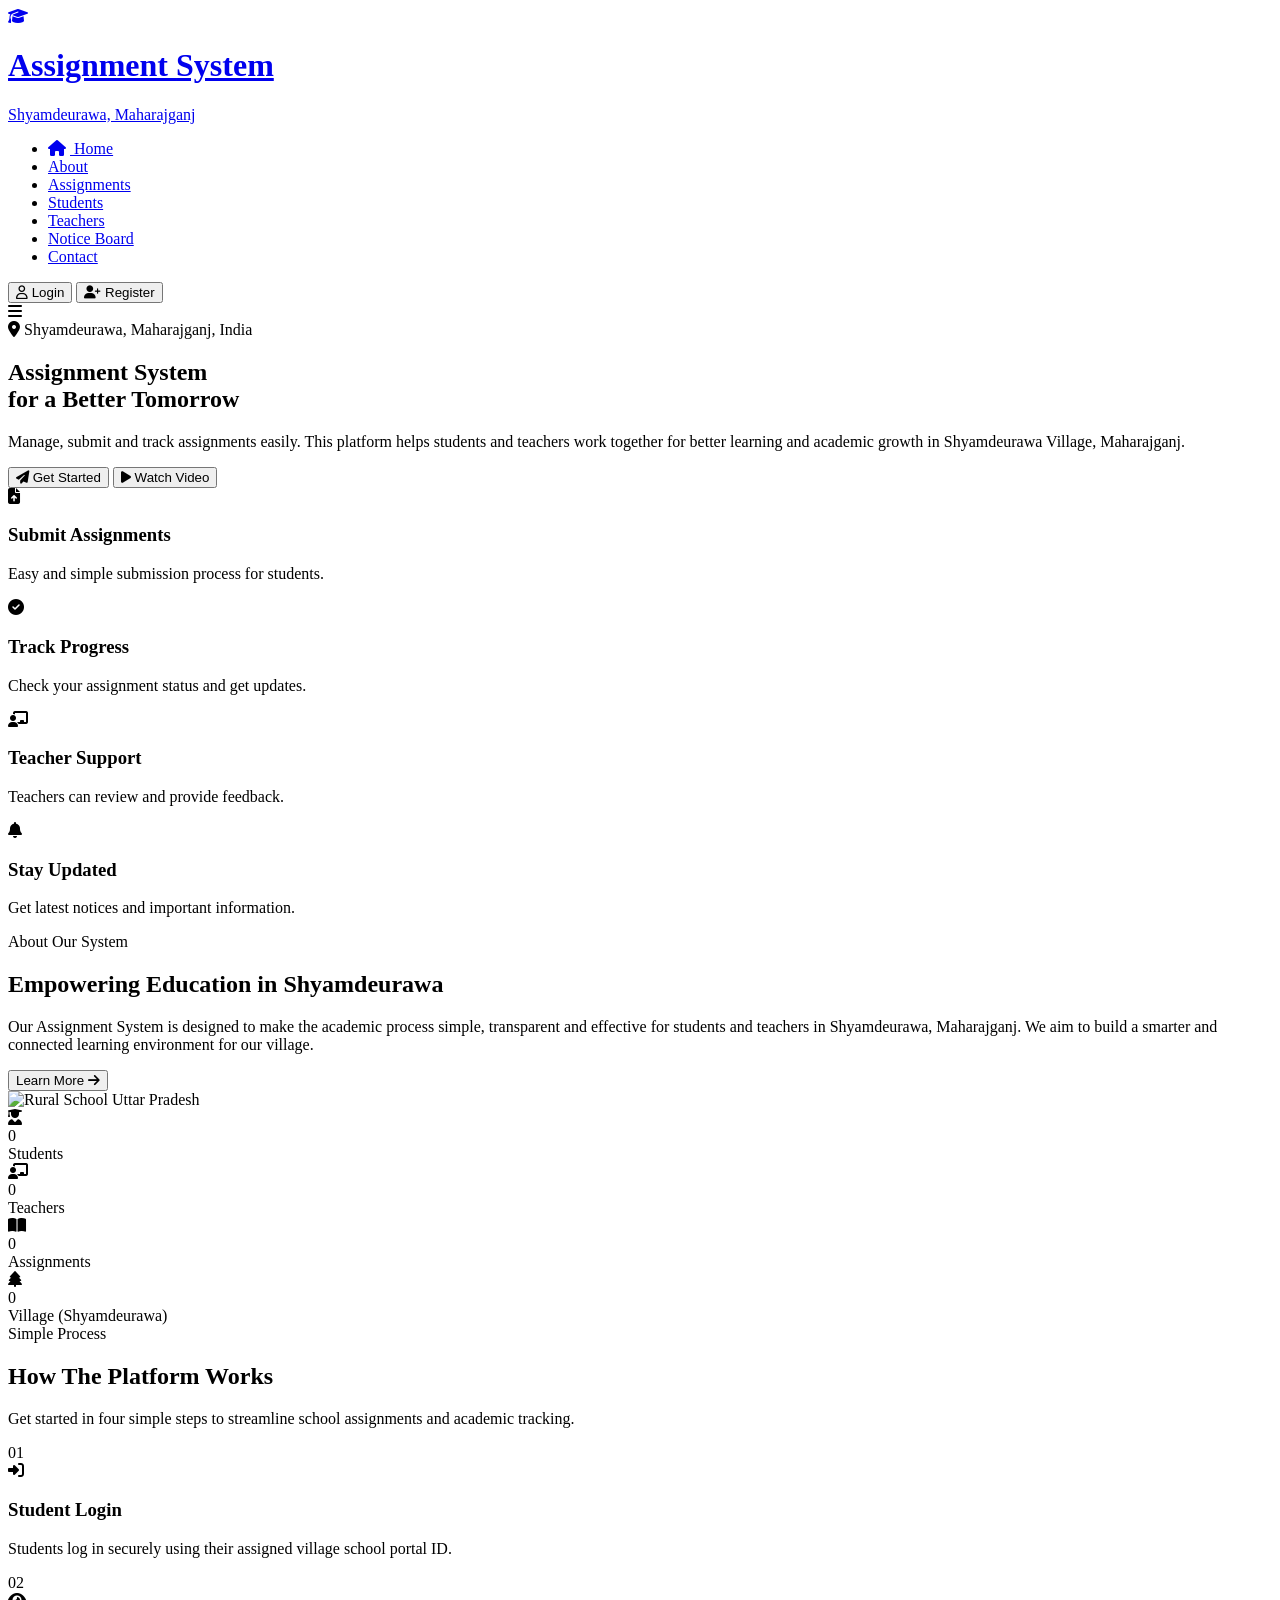
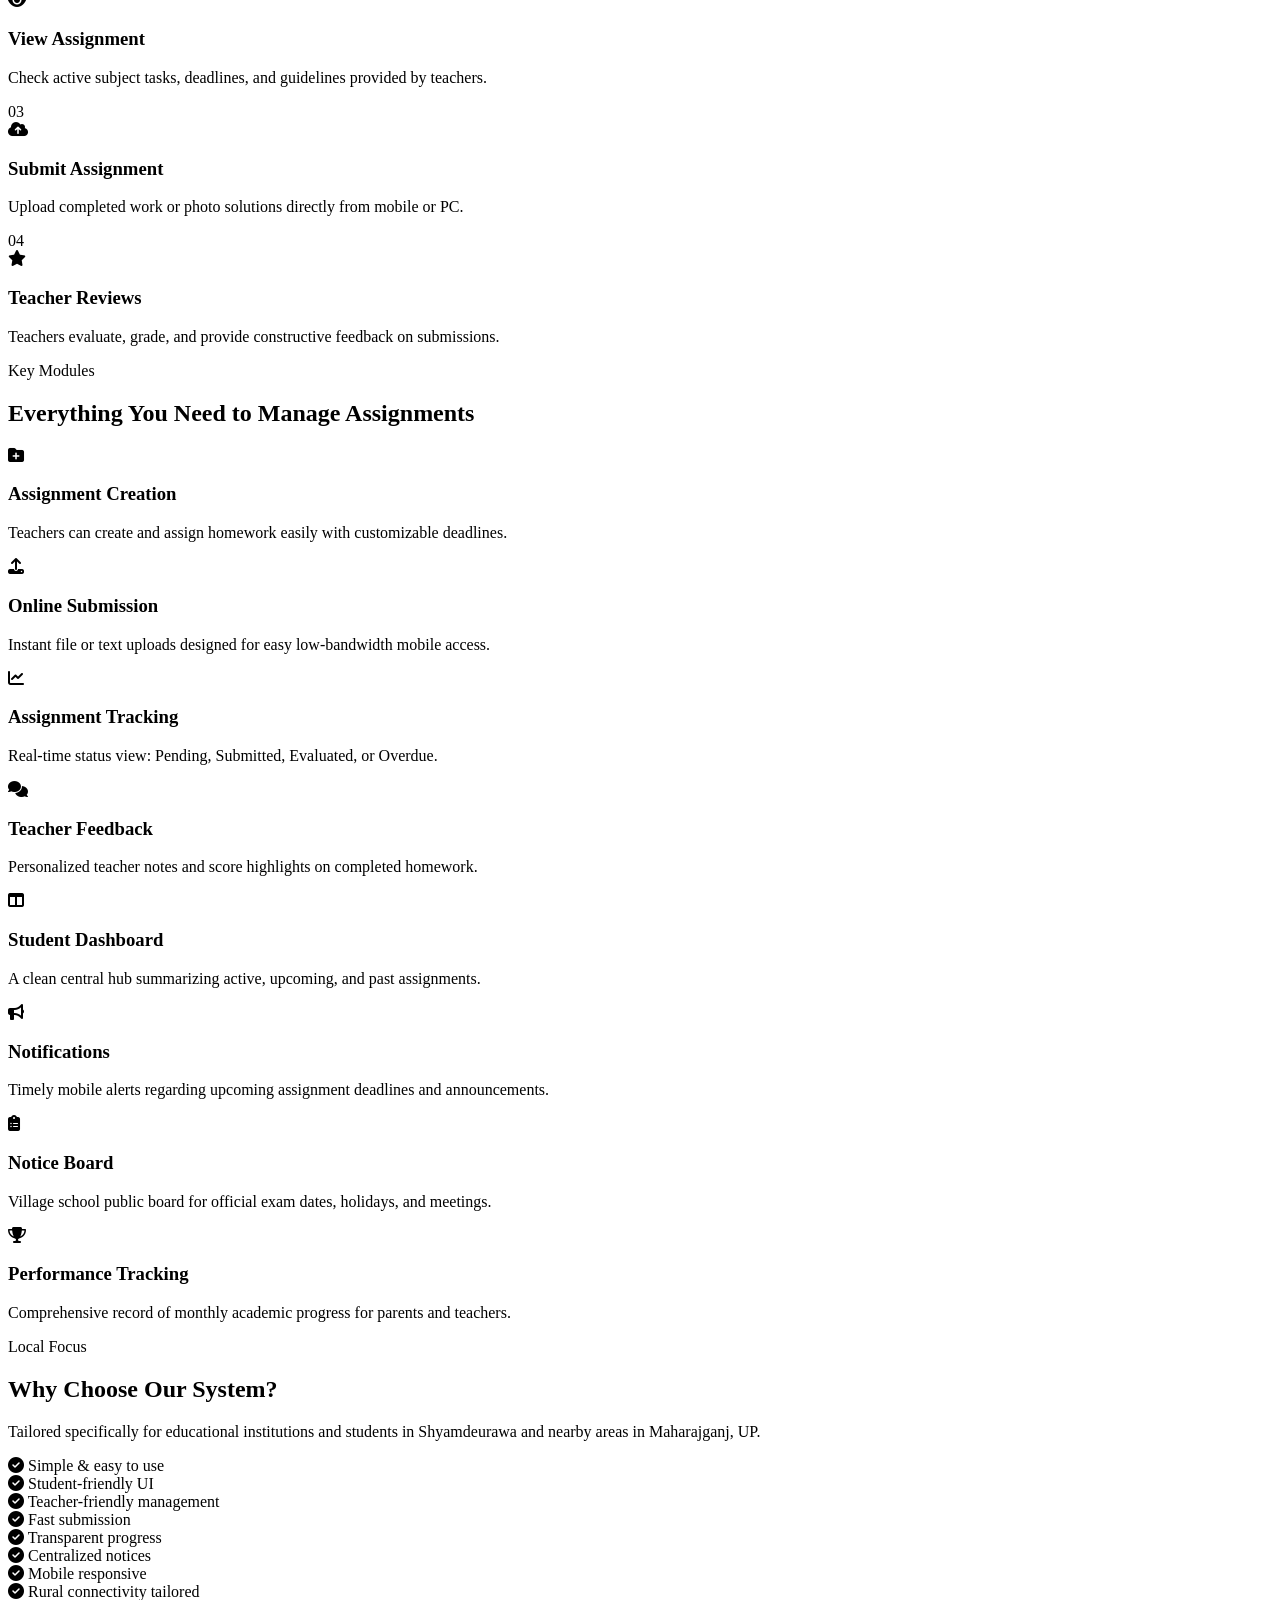
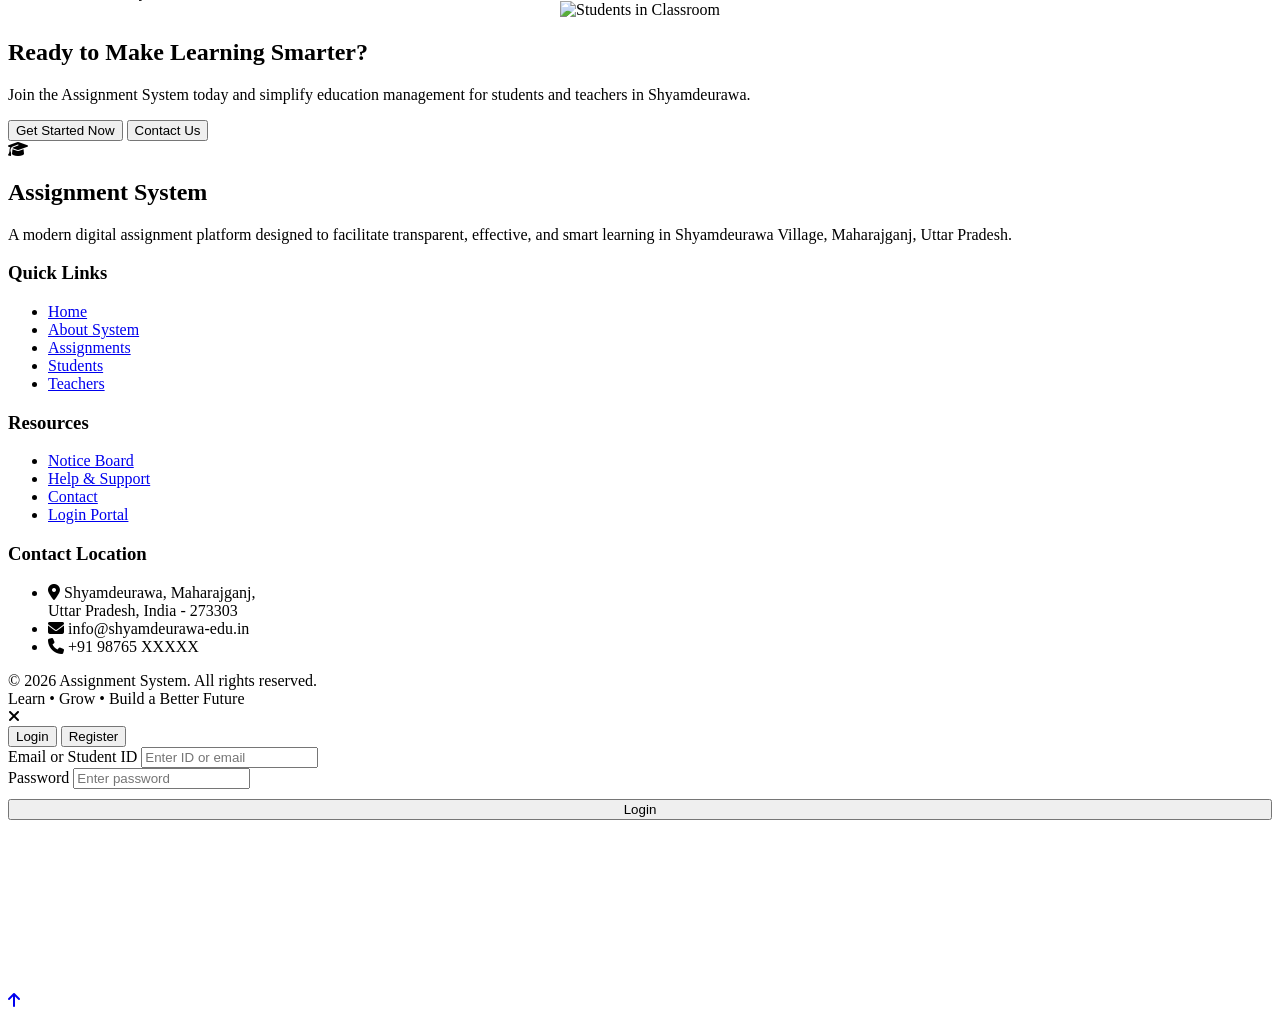
==== index.html @ 253dee23 "Add assignment system frontend" ====
<!DOCTYPE html>
<html lang="en">
<head>
    <meta charset="UTF-8">
    <meta name="viewport" content="width=device-width, initial-scale=1.0">
    <title>Assignment System - Shyamdeurawa, Maharajganj</title>
    
    <!-- Google Fonts: Poppins & Inter -->
    <link rel="preconnect" href="https://fonts.googleapis.com">
    <link rel="preconnect" href="https://fonts.gstatic.com" crossorigin>
    <link href="https://fonts.googleapis.com/css2?family=Inter:wght@300;400;500;600;700&family=Poppins:wght@500;600;700;800&display=swap" rel="stylesheet">
    
    <!-- FontAwesome 6 Icons CDN -->
    <link rel="stylesheet" href="https://cdnjs.cloudflare.com/ajax/libs/font-awesome/6.4.0/css/all.min.css">
    
    
</head>
<body>

    <header class="navbar" id="navbar">
        <div class="container nav-container">
            <a href="#" class="brand-logo">
                <div class="logo-icon">
                    <i class="fa-solid fa-graduation-cap"></i>
                </div>
                <div class="brand-text">
                    <h1>Assignment <span>System</span></h1>
                    <p>Shyamdeurawa, Maharajganj</p>
                </div>
            </a>

            <nav>
                <ul class="nav-links" id="navLinks">
                    <li><a href="#home" class="nav-link active"><i class="fa-solid fa-house" style="margin-right: 4px;"></i> Home</a></li>
                    <li><a href="#about" class="nav-link">About</a></li>
                    <li><a href="#assignments" class="nav-link">Assignments</a></li>
                    <li><a href="#students" class="nav-link">Students</a></li>
                    <li><a href="#teachers" class="nav-link">Teachers</a></li>
                    <li><a href="#noticeboard" class="nav-link">Notice Board</a></li>
                    <li><a href="#contact" class="nav-link">Contact</a></li>
                </ul>
            </nav>

            <div class="auth-buttons">
                <button class="btn btn-login" id="openLogin"><i class="fa-regular fa-user"></i> Login</button>
                <button class="btn btn-register" id="openRegister"><i class="fa-solid fa-user-plus"></i> Register</button>
            </div>

            <div class="hamburger" id="hamburger">
                <i class="fa-solid fa-bars"></i>
            </div>
        </div>
    </header>

    <section class="hero" id="home">
        <div class="container">
            <div class="hero-content">
                <div class="location-tag">
                    <i class="fa-solid fa-location-dot"></i> Shyamdeurawa, Maharajganj, India
                </div>
                <h1 class="hero-title">Assignment <span class="highlight">System</span><br>for a Better Tomorrow</h1>
                <p class="hero-desc">Manage, submit and track assignments easily. This platform helps students and teachers work together for better learning and academic growth in Shyamdeurawa Village, Maharajganj.</p>
                <div class="hero-btns">
                    <button class="btn btn-primary" onclick="openAuthModal('register')">
                        <i class="fa-solid fa-paper-plane"></i> Get Started
                    </button>
                    <button class="btn btn-outline" id="openVideo">
                        <i class="fa-solid fa-play"></i> Watch Video
                    </button>
                </div>
            </div>
        </div>
    </section>

    <div class="feature-strip-wrapper">
        <div class="container">
            <div class="feature-strip">
                <div class="feature-item">
                    <div class="feature-icon-box icon-green">
                        <i class="fa-solid fa-file-arrow-up"></i>
                    </div>
                    <div class="feature-info">
                        <h3>Submit Assignments</h3>
                        <p>Easy and simple submission process for students.</p>
                    </div>
                </div>

                <div class="feature-item">
                    <div class="feature-icon-box icon-blue">
                        <i class="fa-solid fa-circle-check"></i>
                    </div>
                    <div class="feature-info">
                        <h3>Track Progress</h3>
                        <p>Check your assignment status and get updates.</p>
                    </div>
                </div>

                <div class="feature-item">
                    <div class="feature-icon-box icon-orange">
                        <i class="fa-solid fa-chalkboard-user"></i>
                    </div>
                    <div class="feature-info">
                        <h3>Teacher Support</h3>
                        <p>Teachers can review and provide feedback.</p>
                    </div>
                </div>

                <div class="feature-item">
                    <div class="feature-icon-box icon-purple">
                        <i class="fa-solid fa-bell"></i>
                    </div>
                    <div class="feature-info">
                        <h3>Stay Updated</h3>
                        <p>Get latest notices and important information.</p>
                    </div>
                </div>
            </div>
        </div>
    </div>

    <section class="section-padding" id="about">
        <div class="container">
            <div class="about-grid">
                <div>
                    <span class="section-tag">About Our System</span>
                    <h2 class="section-title">Empowering Education in Shyamdeurawa</h2>
                    <p class="about-text">Our Assignment System is designed to make the academic process simple, transparent and effective for students and teachers in Shyamdeurawa, Maharajganj. We aim to build a smarter and connected learning environment for our village.</p>
                    <button class="btn btn-primary">Learn More <i class="fa-solid fa-arrow-right"></i></button>
                </div>

                <div class="about-right-content">
                    <div class="school-img-box">
                        <img src="https://images.unsplash.com/photo-1580582932707-520aed937b7b?q=80&w=800&auto=format&fit=crop" alt="Rural School Uttar Pradesh">
                    </div>

                    <div class="stat-card bg-1">
                        <div class="stat-icon"><i class="fa-solid fa-user-graduate"></i></div>
                        <div class="stat-number" data-target="100">0</div>
                        <div class="stat-label">Students</div>
                    </div>

                    <div class="stat-card bg-2">
                        <div class="stat-icon"><i class="fa-solid fa-chalkboard-teacher"></i></div>
                        <div class="stat-number" data-target="10">0</div>
                        <div class="stat-label">Teachers</div>
                    </div>

                    <div class="stat-card bg-3">
                        <div class="stat-icon"><i class="fa-solid fa-book-open"></i></div>
                        <div class="stat-number" data-target="200">0</div>
                        <div class="stat-label">Assignments</div>
                    </div>

                    <div class="stat-card bg-4">
                        <div class="stat-icon"><i class="fa-solid fa-tree"></i></div>
                        <div class="stat-number" data-target="1">0</div>
                        <div class="stat-label">Village (Shyamdeurawa)</div>
                    </div>
                </div>
            </div>
        </div>
    </section>

    <section class="section-padding bg-white" id="assignments">
        <div class="container">
            <div class="section-header">
                <span class="section-tag">Simple Process</span>
                <h2 class="section-title">How The Platform Works</h2>
                <p style="color: var(--muted-text);">Get started in four simple steps to streamline school assignments and academic tracking.</p>
            </div>

            <div class="steps-grid">
                <div class="step-card">
                    <span class="step-num">01</span>
                    <div class="step-icon"><i class="fa-solid fa-right-to-bracket"></i></div>
                    <h3>Student Login</h3>
                    <p>Students log in securely using their assigned village school portal ID.</p>
                </div>

                <div class="step-card">
                    <span class="step-num">02</span>
                    <div class="step-icon"><i class="fa-solid fa-eye"></i></div>
                    <h3>View Assignment</h3>
                    <p>Check active subject tasks, deadlines, and guidelines provided by teachers.</p>
                </div>

                <div class="step-card">
                    <span class="step-num">03</span>
                    <div class="step-icon"><i class="fa-solid fa-cloud-arrow-up"></i></div>
                    <h3>Submit Assignment</h3>
                    <p>Upload completed work or photo solutions directly from mobile or PC.</p>
                </div>

                <div class="step-card">
                    <span class="step-num">04</span>
                    <div class="step-icon"><i class="fa-solid fa-star"></i></div>
                    <h3>Teacher Reviews</h3>
                    <p>Teachers evaluate, grade, and provide constructive feedback on submissions.</p>
                </div>
            </div>
        </div>
    </section>

    <section class="section-padding" id="students">
        <div class="container">
            <div class="section-header">
                <span class="section-tag">Key Modules</span>
                <h2 class="section-title">Everything You Need to Manage Assignments</h2>
            </div>

            <div class="features-grid">
                <div class="feature-box">
                    <div class="feature-box-icon"><i class="fa-solid fa-folder-plus"></i></div>
                    <h3>Assignment Creation</h3>
                    <p>Teachers can create and assign homework easily with customizable deadlines.</p>
                </div>

                <div class="feature-box">
                    <div class="feature-box-icon"><i class="fa-solid fa-upload"></i></div>
                    <h3>Online Submission</h3>
                    <p>Instant file or text uploads designed for easy low-bandwidth mobile access.</p>
                </div>

                <div class="feature-box">
                    <div class="feature-box-icon"><i class="fa-solid fa-chart-line"></i></div>
                    <h3>Assignment Tracking</h3>
                    <p>Real-time status view: Pending, Submitted, Evaluated, or Overdue.</p>
                </div>

                <div class="feature-box">
                    <div class="feature-box-icon"><i class="fa-solid fa-comments"></i></div>
                    <h3>Teacher Feedback</h3>
                    <p>Personalized teacher notes and score highlights on completed homework.</p>
                </div>

                <div class="feature-box">
                    <div class="feature-box-icon"><i class="fa-solid fa-table-columns"></i></div>
                    <h3>Student Dashboard</h3>
                    <p>A clean central hub summarizing active, upcoming, and past assignments.</p>
                </div>

                <div class="feature-box">
                    <div class="feature-box-icon"><i class="fa-solid fa-bullhorn"></i></div>
                    <h3>Notifications</h3>
                    <p>Timely mobile alerts regarding upcoming assignment deadlines and announcements.</p>
                </div>

                <div class="feature-box" id="noticeboard">
                    <div class="feature-box-icon"><i class="fa-solid fa-clipboard-list"></i></div>
                    <h3>Notice Board</h3>
                    <p>Village school public board for official exam dates, holidays, and meetings.</p>
                </div>

                <div class="feature-box" id="teachers">
                    <div class="feature-box-icon"><i class="fa-solid fa-trophy"></i></div>
                    <h3>Performance Tracking</h3>
                    <p>Comprehensive record of monthly academic progress for parents and teachers.</p>
                </div>
            </div>
        </div>
    </section>

    <section class="section-padding bg-white">
        <div class="container">
            <div class="why-container">
                <div>
                    <span class="section-tag">Local Focus</span>
                    <h2 class="section-title">Why Choose Our System?</h2>
                    <p style="color: var(--muted-text);">Tailored specifically for educational institutions and students in Shyamdeurawa and nearby areas in Maharajganj, UP.</p>
                    
                    <div class="why-list">
                        <div class="why-item"><i class="fa-solid fa-check-circle"></i> Simple & easy to use</div>
                        <div class="why-item"><i class="fa-solid fa-check-circle"></i> Student-friendly UI</div>
                        <div class="why-item"><i class="fa-solid fa-check-circle"></i> Teacher-friendly management</div>
                        <div class="why-item"><i class="fa-solid fa-check-circle"></i> Fast submission</div>
                        <div class="why-item"><i class="fa-solid fa-check-circle"></i> Transparent progress</div>
                        <div class="why-item"><i class="fa-solid fa-check-circle"></i> Centralized notices</div>
                        <div class="why-item"><i class="fa-solid fa-check-circle"></i> Mobile responsive</div>
                        <div class="why-item"><i class="fa-solid fa-check-circle"></i> Rural connectivity tailored</div>
                    </div>
                </div>

                <div style="text-align: center;">
                    <img src="https://images.unsplash.com/photo-1577896851231-70ef18881754?q=80&w=800&auto=format&fit=crop" alt="Students in Classroom" style="width: 100%; max-width: 500px; border-radius: var(--radius-md); box-shadow: var(--card-shadow);">
                </div>
            </div>
        </div>
    </section>

    <section class="section-padding" id="contact">
        <div class="container">
            <div class="cta-section">
                <div class="cta-content">
                    <h2 class="cta-title">Ready to Make Learning Smarter?</h2>
                    <p class="cta-desc">Join the Assignment System today and simplify education management for students and teachers in Shyamdeurawa.</p>
                    <div class="cta-btns">
                        <button class="btn btn-green" onclick="openAuthModal('register')">Get Started Now</button>
                        <button class="btn btn-outline" onclick="openAuthModal('login')">Contact Us</button>
                    </div>
                </div>
            </div>
        </div>
    </section>

    <footer class="footer">
        <div class="container">
            <div class="footer-grid">
                <div>
                    <div class="footer-logo">
                        <div class="footer-logo-icon">
                            <i class="fa-solid fa-graduation-cap"></i>
                        </div>
                        <h2>Assignment <span>System</span></h2>
                    </div>
                    <p class="footer-desc">A modern digital assignment platform designed to facilitate transparent, effective, and smart learning in Shyamdeurawa Village, Maharajganj, Uttar Pradesh.</p>
                </div>

                <div>
                    <h3 class="footer-heading">Quick Links</h3>
                    <ul class="footer-links">
                        <li><a href="#home">Home</a></li>
                        <li><a href="#about">About System</a></li>
                        <li><a href="#assignments">Assignments</a></li>
                        <li><a href="#students">Students</a></li>
                        <li><a href="#teachers">Teachers</a></li>
                    </ul>
                </div>

                <div>
                    <h3 class="footer-heading">Resources</h3>
                    <ul class="footer-links">
                        <li><a href="#noticeboard">Notice Board</a></li>
                        <li><a href="#">Help & Support</a></li>
                        <li><a href="#contact">Contact</a></li>
                        <li><a href="#" onclick="openAuthModal('login')">Login Portal</a></li>
                    </ul>
                </div>

                <div>
                    <h3 class="footer-heading">Contact Location</h3>
                    <ul class="footer-contact">
                        <li>
                            <i class="fa-solid fa-location-dot"></i>
                            <span>Shyamdeurawa, Maharajganj,<br>Uttar Pradesh, India - 273303</span>
                        </li>
                        <li>
                            <i class="fa-solid fa-envelope"></i>
                            <span>info@shyamdeurawa-edu.in</span>
                        </li>
                        <li>
                            <i class="fa-solid fa-phone"></i>
                            <span>+91 98765 XXXXX</span>
                        </li>
                    </ul>
                </div>
            </div>

            <div class="footer-bottom">
                <div>&copy; 2026 Assignment System. All rights reserved.</div>
                <div class="footer-motto">Learn &bull; Grow &bull; Build a Better Future</div>
            </div>
        </div>
    </footer>

    <!-- Authentication Modal -->
    <div class="modal-overlay" id="authModal">
        <div class="modal-box">
            <span class="modal-close" id="closeAuthModal"><i class="fa-solid fa-xmark"></i></span>
            <div class="auth-tabs">
                <button class="tab-btn active" id="tabLogin" onclick="switchTab('login')">Login</button>
                <button class="tab-btn" id="tabRegister" onclick="switchTab('register')">Register</button>
            </div>

            <form id="authForm" onsubmit="event.preventDefault(); alert('Demo authentication submitted successfully!'); closeAllModals();">
                <div class="form-group">
                    <label for="emailInput">Email or Student ID</label>
                    <input type="text" class="form-control" id="emailInput" placeholder="Enter ID or email" required>
                </div>
                <div class="form-group">
                    <label for="passwordInput">Password</label>
                    <input type="password" class="form-control" id="passwordInput" placeholder="Enter password" required>
                </div>
                <div class="form-group" id="roleGroup" style="display: none;">
                    <label>Role</label>
                    <select class="form-control">
                        <option>Student</option>
                        <option>Teacher</option>
                    </select>
                </div>
                <button type="submit" class="btn btn-primary" style="width: 100%; margin-top: 10px;" id="authSubmitBtn">Login</button>
            </form>
        </div>
    </div>

    <!-- Video Modal -->
    <div class="modal-overlay" id="videoModal">
        <div class="video-modal-box">
            <span class="modal-close" id="closeVideoModal" style="color: #fff; top: -30px; right: 0;"><i class="fa-solid fa-xmark"></i></span>
            <div class="video-wrapper">
                <iframe id="videoIframe" src="" title="Video Player" frameborder="0" allow="accelerometer; autoplay; clipboard-write; encrypted-media; gyroscope; picture-in-picture" allowfullscreen></iframe>
            </div>
        </div>
    </div>

    <!-- Back to top button -->
    <a href="#" class="back-to-top" id="backToTop"><i class="fa-solid fa-arrow-up"></i></a>

</body>
</html>
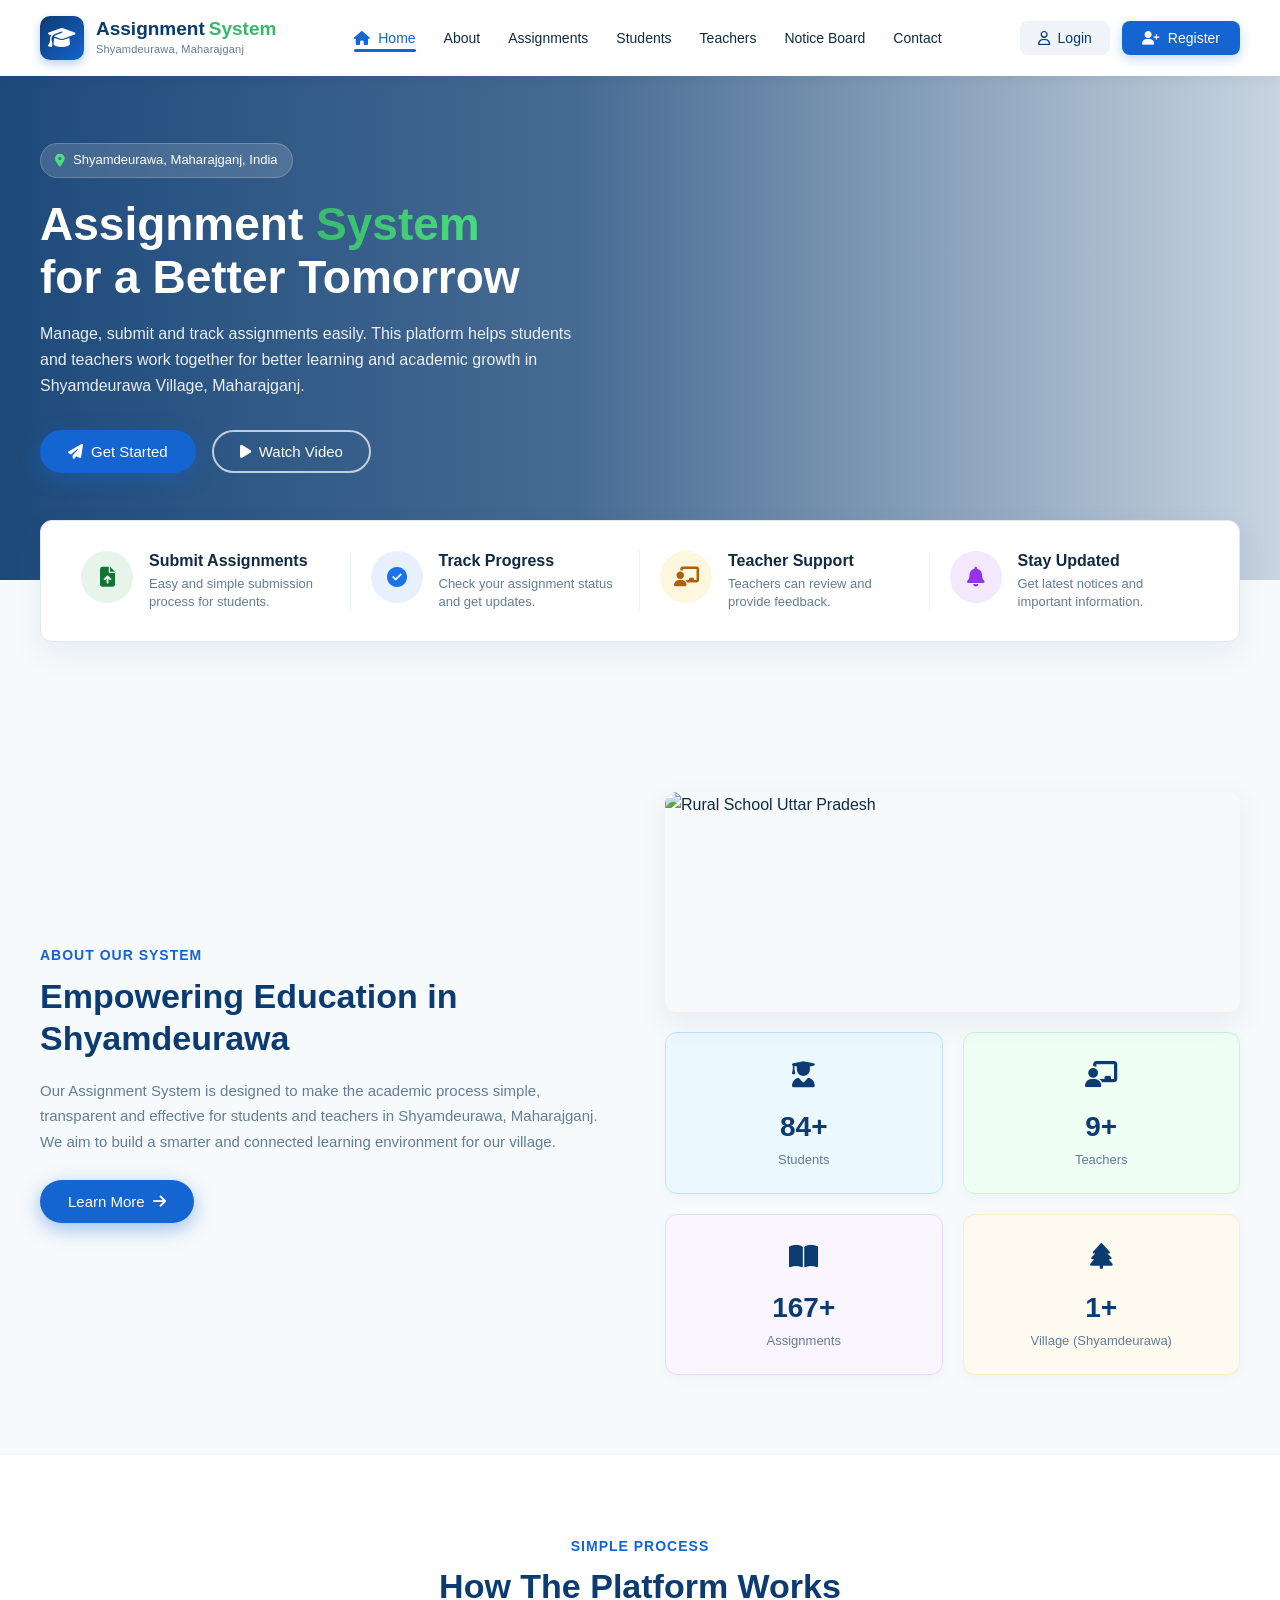
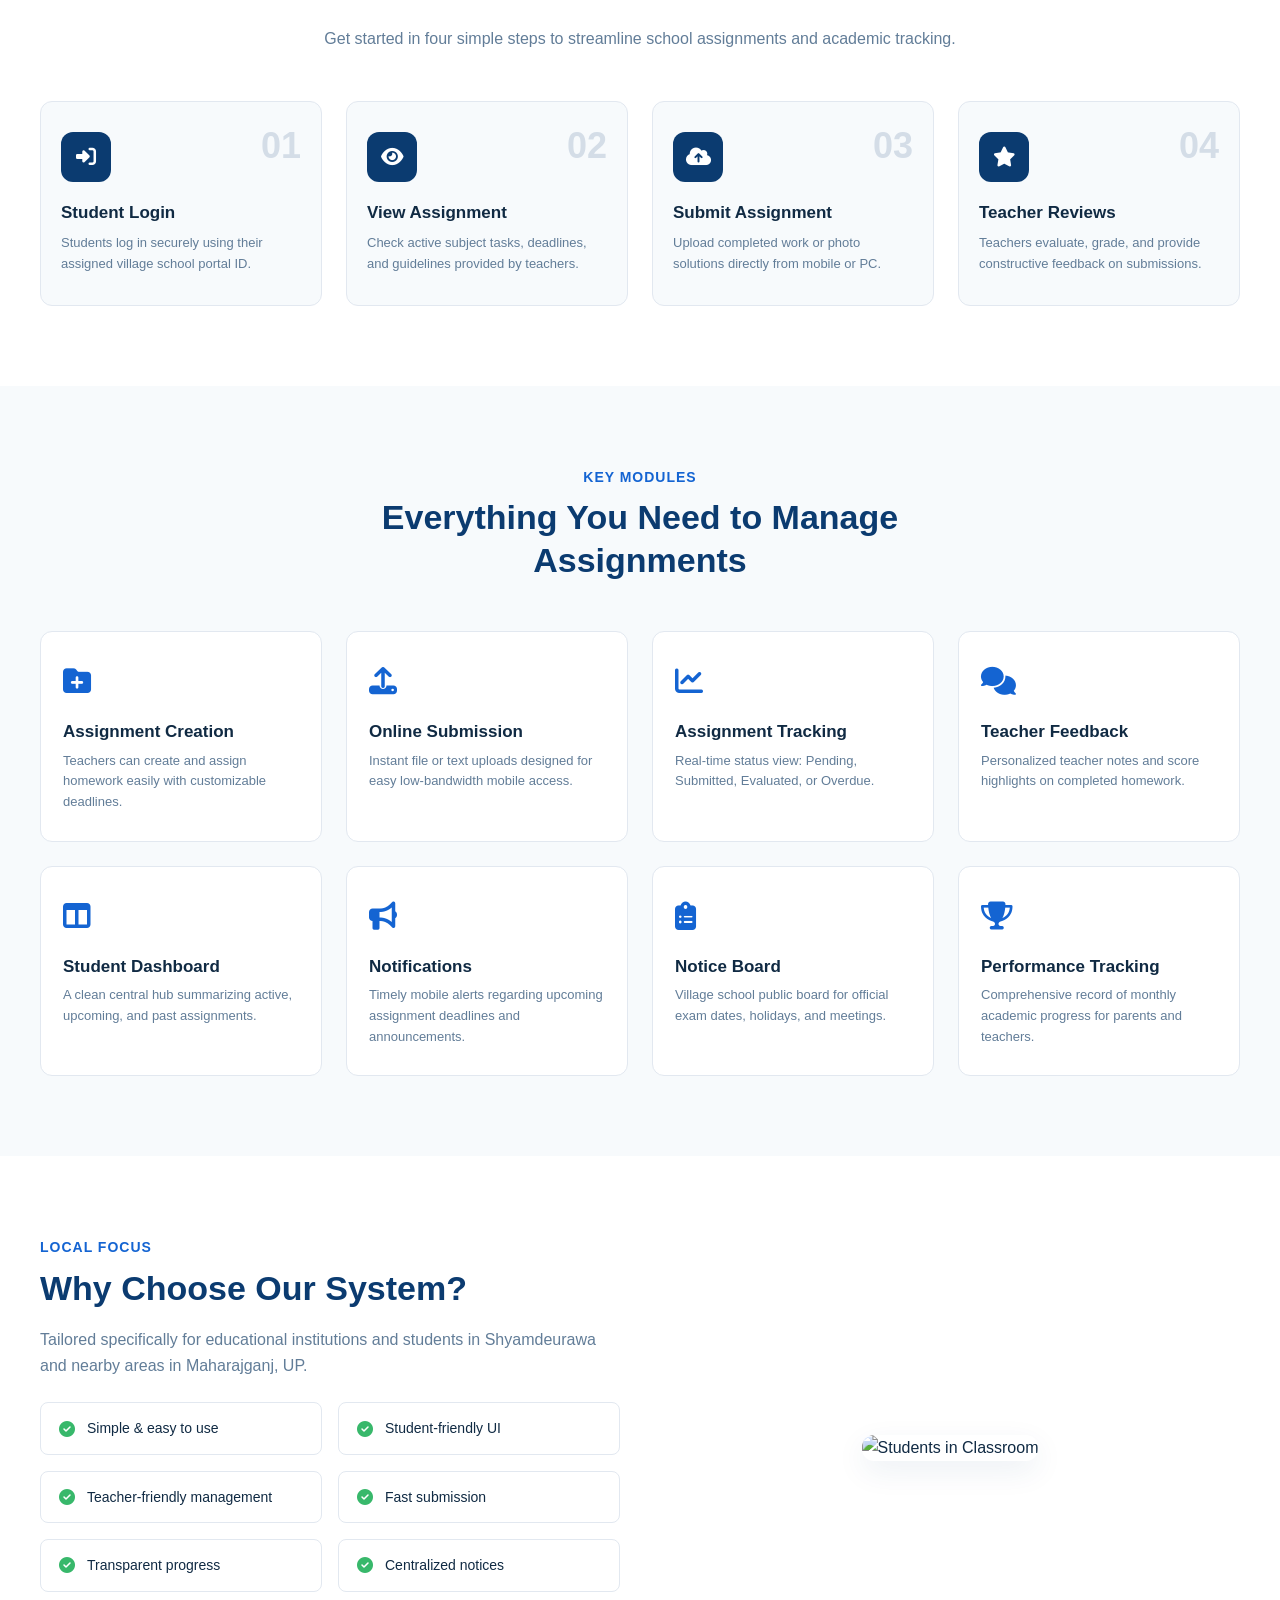
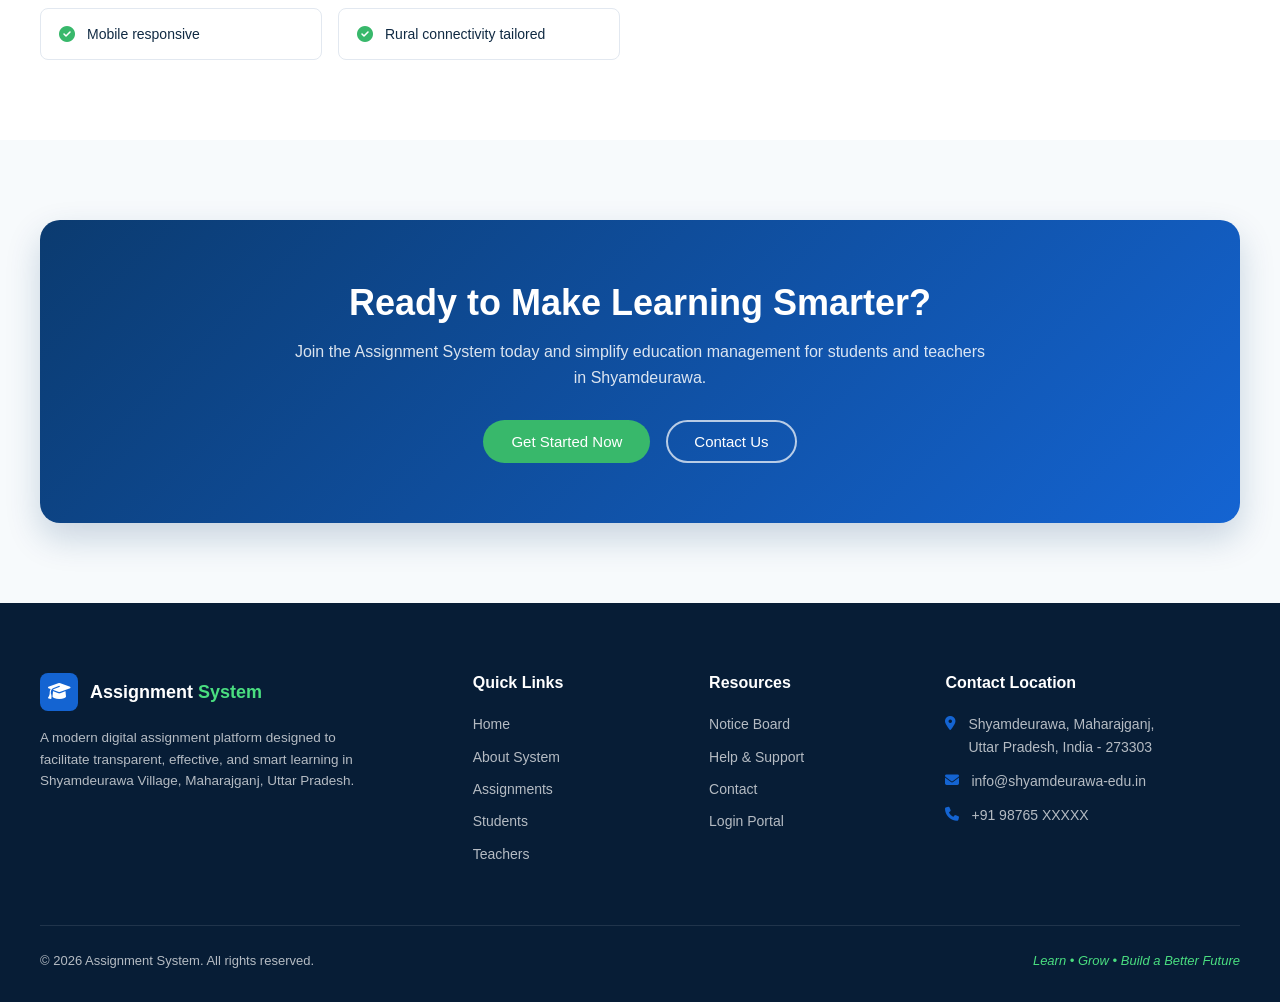
==== commit 6b4eee94: "Add demo.html" ====
--- a/index.html
+++ b/index.html
@@ -12,8 +12,8 @@
     
     <!-- FontAwesome 6 Icons CDN -->
     <link rel="stylesheet" href="https://cdnjs.cloudflare.com/ajax/libs/font-awesome/6.4.0/css/all.min.css">
-    
-    
+    <!-- Custom CSS -->
+    <link rel="stylesheet" href="css/style.css">
 </head>
 <body>
 
@@ -404,6 +404,6 @@
 
     <!-- Back to top button -->
     <a href="#" class="back-to-top" id="backToTop"><i class="fa-solid fa-arrow-up"></i></a>
-
+<script src="js/script.js"></script>
 </body>
 </html>
--- a/css/style.css
+++ b/css/style.css
@@ -0,0 +1,948 @@
+
+        :root {
+            --primary: #0B3B70;
+            --secondary: #1464D2;
+            --accent: #16A085;
+            --green: #38B86B;
+            --green-light: #4ADE80;
+            --bg-light: #F7FAFC;
+            --dark-text: #102A43;
+            --muted-text: #627D98;
+            --white: #FFFFFF;
+            --border-color: #E2E8F0;
+            --card-shadow: 0 10px 30px rgba(11, 59, 112, 0.08);
+            --transition: all 0.3s cubic-bezier(0.25, 0.8, 0.25, 1);
+            --radius-sm: 8px;
+            --radius-md: 12px;
+            --radius-lg: 20px;
+        }
+
+        * {
+            margin: 0;
+            padding: 0;
+            box-sizing: border-box;
+        }
+
+        html {
+            scroll-behavior: smooth;
+        }
+
+        body {
+            font-family: 'Inter', sans-serif;
+            color: var(--dark-text);
+            background-color: var(--bg-light);
+            line-height: 1.6;
+            overflow-x: hidden;
+        }
+
+        h1, h2, h3, h4, h5, h6 {
+            font-family: 'Poppins', sans-serif;
+            color: var(--dark-text);
+            line-height: 1.25;
+        }
+
+        a {
+            text-decoration: none;
+            color: inherit;
+            transition: var(--transition);
+        }
+
+        ul {
+            list-style: none;
+        }
+
+        button, .btn {
+            font-family: 'Poppins', sans-serif;
+            cursor: pointer;
+            border: none;
+            outline: none;
+            transition: var(--transition);
+            display: inline-flex;
+            align-items: center;
+            justify-content: center;
+            gap: 8px;
+            font-weight: 500;
+        }
+
+        .container {
+            width: 100%;
+            max-width: 1240px;
+            margin: 0 auto;
+            padding: 0 20px;
+        }
+
+        .navbar {
+            position: fixed;
+            top: 0;
+            left: 0;
+            width: 100%;
+            background-color: var(--white);
+            box-shadow: 0 2px 15px rgba(0, 0, 0, 0.05);
+            z-index: 1000;
+            height: 76px;
+            display: flex;
+            align-items: center;
+            transition: var(--transition);
+        }
+
+        .navbar.scrolled {
+            height: 68px;
+            box-shadow: 0 4px 20px rgba(0, 0, 0, 0.1);
+        }
+
+        .nav-container {
+            display: flex;
+            align-items: center;
+            justify-content: space-between;
+            width: 100%;
+        }
+
+        .brand-logo {
+            display: flex;
+            align-items: center;
+            gap: 12px;
+        }
+
+        .logo-icon {
+            width: 44px;
+            height: 44px;
+            background: linear-gradient(135deg, var(--primary), var(--secondary));
+            border-radius: 10px;
+            display: flex;
+            align-items: center;
+            justify-content: center;
+            color: var(--white);
+            font-size: 22px;
+            box-shadow: 0 4px 10px rgba(20, 100, 210, 0.3);
+        }
+
+        .brand-text h1 {
+            font-size: 19px;
+            font-weight: 700;
+            color: var(--primary);
+            display: flex;
+            align-items: center;
+            gap: 4px;
+        }
+
+        .brand-text h1 span {
+            color: var(--green);
+        }
+
+        .brand-text p {
+            font-size: 11px;
+            color: var(--muted-text);
+            font-weight: 500;
+            letter-spacing: 0.2px;
+        }
+
+        .nav-links {
+            display: flex;
+            align-items: center;
+            gap: 28px;
+        }
+
+        .nav-link {
+            font-size: 14px;
+            font-weight: 500;
+            color: var(--dark-text);
+            position: relative;
+            padding: 6px 0;
+        }
+
+        .nav-link:hover, .nav-link.active {
+            color: var(--secondary);
+        }
+
+        .nav-link.active::after {
+            content: '';
+            position: absolute;
+            bottom: 0;
+            left: 0;
+            width: 100%;
+            height: 3px;
+            background-color: var(--secondary);
+            border-radius: 2px;
+        }
+
+        .auth-buttons {
+            display: flex;
+            align-items: center;
+            gap: 12px;
+        }
+
+        .btn-login {
+            background-color: #F0F4F8;
+            color: var(--primary);
+            padding: 9px 18px;
+            border-radius: var(--radius-sm);
+            font-size: 14px;
+        }
+
+        .btn-login:hover {
+            background-color: #E2E8F0;
+            color: var(--secondary);
+        }
+
+        .btn-register {
+            background-color: var(--secondary);
+            color: var(--white);
+            padding: 9px 20px;
+            border-radius: var(--radius-sm);
+            font-size: 14px;
+            box-shadow: 0 4px 12px rgba(20, 100, 210, 0.25);
+        }
+
+        .btn-register:hover {
+            background-color: var(--primary);
+            transform: translateY(-1px);
+        }
+
+        .hamburger {
+            display: none;
+            font-size: 24px;
+            color: var(--primary);
+            cursor: pointer;
+        }
+
+        .hero {
+            position: relative;
+            padding-top: 76px;
+            min-height: 580px;
+            background: linear-gradient(90deg, rgba(11, 59, 112, 0.92) 0%, rgba(11, 59, 112, 0.75) 45%, rgba(11, 59, 112, 0.2) 100%), 
+                        url('https://images.unsplash.com/photo-1500382017468-9049fed747ef?q=80&w=1920&auto=format&fit=crop') center/cover no-repeat;
+            display: flex;
+            align-items: center;
+            color: var(--white);
+        }
+
+        .hero-content {
+            max-width: 620px;
+            padding: 60px 0 100px 0;
+        }
+
+        .location-tag {
+            display: inline-flex;
+            align-items: center;
+            gap: 8px;
+            background-color: rgba(255, 255, 255, 0.15);
+            backdrop-filter: blur(8px);
+            padding: 6px 14px;
+            border-radius: 20px;
+            font-size: 13px;
+            font-weight: 500;
+            margin-bottom: 20px;
+            border: 1px solid rgba(255, 255, 255, 0.2);
+        }
+
+        .location-tag i {
+            color: var(--green-light);
+        }
+
+        .hero-title {
+            font-size: 46px;
+            font-weight: 800;
+            line-height: 1.15;
+            margin-bottom: 18px;
+            color: var(--white);
+        }
+
+        .hero-title .highlight {
+            background: linear-gradient(120deg, #38B86B, #4ADE80);
+            -webkit-background-clip: text;
+            -webkit-text-fill-color: transparent;
+        }
+
+        .hero-desc {
+            font-size: 16px;
+            color: rgba(255, 255, 255, 0.9);
+            margin-bottom: 32px;
+            font-weight: 400;
+            max-width: 540px;
+            line-height: 1.6;
+        }
+
+        .hero-btns {
+            display: flex;
+            align-items: center;
+            gap: 16px;
+            flex-wrap: wrap;
+        }
+
+        .btn-primary {
+            background-color: var(--secondary);
+            color: var(--white);
+            padding: 13px 28px;
+            border-radius: 30px;
+            font-size: 15px;
+            box-shadow: 0 6px 20px rgba(20, 100, 210, 0.4);
+        }
+
+        .btn-primary:hover {
+            background-color: var(--green);
+            transform: translateY(-2px);
+            box-shadow: 0 8px 25px rgba(56, 184, 107, 0.4);
+        }
+
+        .btn-outline {
+            background-color: transparent;
+            color: var(--white);
+            border: 2px solid rgba(255, 255, 255, 0.7);
+            padding: 11px 26px;
+            border-radius: 30px;
+            font-size: 15px;
+        }
+
+        .btn-outline:hover {
+            background-color: var(--white);
+            color: var(--primary);
+            border-color: var(--white);
+        }
+
+        .feature-strip-wrapper {
+            margin-top: -60px;
+            position: relative;
+            z-index: 10;
+            padding-bottom: 70px;
+        }
+
+        .feature-strip {
+            background: var(--white);
+            border-radius: var(--radius-md);
+            box-shadow: var(--card-shadow);
+            display: grid;
+            grid-template-columns: repeat(4, 1fr);
+            padding: 30px 20px;
+            border: 1px solid var(--border-color);
+        }
+
+        .feature-item {
+            display: flex;
+            align-items: flex-start;
+            gap: 16px;
+            padding: 0 20px;
+            border-right: 1px solid #EDF2F7;
+        }
+
+        .feature-item:last-child {
+            border-right: none;
+        }
+
+        .feature-icon-box {
+            width: 52px;
+            height: 52px;
+            border-radius: 50%;
+            display: flex;
+            align-items: center;
+            justify-content: center;
+            font-size: 20px;
+            flex-shrink: 0;
+        }
+
+        .icon-green { background-color: #E6F4EA; color: #137333; }
+        .icon-blue { background-color: #E8F0FE; color: #1A73E8; }
+        .icon-orange { background-color: #FEF7E0; color: #B06000; }
+        .icon-purple { background-color: #F3E8FD; color: #9333EA; }
+
+        .feature-info h3 {
+            font-size: 16px;
+            font-weight: 600;
+            margin-bottom: 4px;
+        }
+
+        .feature-info p {
+            font-size: 13px;
+            color: var(--muted-text);
+            line-height: 1.4;
+        }
+
+        .section-padding {
+            padding: 80px 0;
+        }
+
+        .about-grid {
+            display: grid;
+            grid-template-columns: 1fr 1fr;
+            gap: 50px;
+            align-items: center;
+        }
+
+        .section-tag {
+            font-size: 14px;
+            font-weight: 600;
+            color: var(--secondary);
+            text-transform: uppercase;
+            letter-spacing: 1px;
+            margin-bottom: 8px;
+            display: block;
+        }
+
+        .section-title {
+            font-size: 34px;
+            font-weight: 700;
+            margin-bottom: 18px;
+            color: var(--primary);
+        }
+
+        .about-text {
+            color: var(--muted-text);
+            font-size: 15px;
+            margin-bottom: 26px;
+            line-height: 1.7;
+        }
+
+        .about-right-content {
+            display: grid;
+            grid-template-columns: 1fr 1fr;
+            gap: 20px;
+        }
+
+        .school-img-box {
+            grid-column: span 2;
+            border-radius: var(--radius-md);
+            overflow: hidden;
+            box-shadow: var(--card-shadow);
+            height: 220px;
+            position: relative;
+        }
+
+        .school-img-box img {
+            width: 100%;
+            height: 100%;
+            object-fit: cover;
+            transition: transform 0.5s ease;
+        }
+
+        .school-img-box:hover img {
+            transform: scale(1.04);
+        }
+
+        .stat-card {
+            background-color: var(--white);
+            padding: 22px;
+            border-radius: var(--radius-md);
+            text-align: center;
+            border: 1px solid var(--border-color);
+            box-shadow: 0 4px 12px rgba(0,0,0,0.03);
+            transition: var(--transition);
+        }
+
+        .stat-card:hover {
+            transform: translateY(-5px);
+            box-shadow: var(--card-shadow);
+        }
+
+        .stat-card.bg-1 { background-color: #EBF8FF; border-color: #BEE3F8; }
+        .stat-card.bg-2 { background-color: #F0FFF4; border-color: #C6F6D5; }
+        .stat-card.bg-3 { background-color: #FAF5FF; border-color: #E9D8FD; }
+        .stat-card.bg-4 { background-color: #FFFAF0; border-color: #FEEBC8; }
+
+        .stat-icon {
+            font-size: 26px;
+            margin-bottom: 8px;
+            color: var(--primary);
+        }
+
+        .stat-number {
+            font-size: 28px;
+            font-weight: 800;
+            color: var(--primary);
+            font-family: 'Poppins', sans-serif;
+        }
+
+        .stat-label {
+            font-size: 13px;
+            color: var(--muted-text);
+            font-weight: 500;
+        }
+
+        .bg-white {
+            background-color: var(--white);
+        }
+
+        .section-header {
+            text-align: center;
+            max-width: 650px;
+            margin: 0 auto 50px auto;
+        }
+
+        .steps-grid {
+            display: grid;
+            grid-template-columns: repeat(4, 1fr);
+            gap: 24px;
+            position: relative;
+        }
+
+        .step-card {
+            background: var(--bg-light);
+            padding: 30px 20px;
+            border-radius: var(--radius-md);
+            position: relative;
+            border: 1px solid var(--border-color);
+            transition: var(--transition);
+        }
+
+        .step-card:hover {
+            background: var(--white);
+            transform: translateY(-6px);
+            box-shadow: var(--card-shadow);
+        }
+
+        .step-num {
+            font-size: 36px;
+            font-weight: 800;
+            color: rgba(11, 59, 112, 0.15);
+            position: absolute;
+            top: 15px;
+            right: 20px;
+            font-family: 'Poppins', sans-serif;
+        }
+
+        .step-icon {
+            width: 50px;
+            height: 50px;
+            border-radius: 12px;
+            background-color: var(--primary);
+            color: var(--white);
+            display: flex;
+            align-items: center;
+            justify-content: center;
+            font-size: 20px;
+            margin-bottom: 20px;
+        }
+
+        .step-card h3 {
+            font-size: 17px;
+            font-weight: 600;
+            margin-bottom: 10px;
+        }
+
+        .step-card p {
+            font-size: 13px;
+            color: var(--muted-text);
+        }
+
+        .features-grid {
+            display: grid;
+            grid-template-columns: repeat(4, 1fr);
+            gap: 24px;
+        }
+
+        .feature-box {
+            background: var(--white);
+            padding: 28px 22px;
+            border-radius: var(--radius-md);
+            border: 1px solid var(--border-color);
+            transition: var(--transition);
+        }
+
+        .feature-box:hover {
+            transform: translateY(-5px);
+            box-shadow: var(--card-shadow);
+            border-color: var(--secondary);
+        }
+
+        .feature-box-icon {
+            font-size: 28px;
+            color: var(--secondary);
+            margin-bottom: 16px;
+        }
+
+        .feature-box h3 {
+            font-size: 17px;
+            font-weight: 600;
+            margin-bottom: 8px;
+        }
+
+        .feature-box p {
+            font-size: 13px;
+            color: var(--muted-text);
+        }
+
+        .why-container {
+            display: grid;
+            grid-template-columns: 1fr 1fr;
+            gap: 40px;
+            align-items: center;
+        }
+
+        .why-list {
+            display: grid;
+            grid-template-columns: 1fr 1fr;
+            gap: 16px;
+            margin-top: 24px;
+        }
+
+        .why-item {
+            display: flex;
+            align-items: center;
+            gap: 12px;
+            background: var(--white);
+            padding: 14px 18px;
+            border-radius: var(--radius-sm);
+            border: 1px solid var(--border-color);
+            font-size: 14px;
+            font-weight: 500;
+        }
+
+        .why-item i {
+            color: var(--green);
+            font-size: 16px;
+        }
+
+        .cta-section {
+            background: linear-gradient(135deg, var(--primary) 0%, var(--secondary) 100%);
+            border-radius: var(--radius-lg);
+            padding: 60px 40px;
+            color: var(--white);
+            text-align: center;
+            position: relative;
+            overflow: hidden;
+            box-shadow: 0 15px 35px rgba(11, 59, 112, 0.2);
+        }
+
+        .cta-content {
+            position: relative;
+            z-index: 2;
+            max-width: 700px;
+            margin: 0 auto;
+        }
+
+        .cta-title {
+            font-size: 36px;
+            font-weight: 700;
+            color: var(--white);
+            margin-bottom: 14px;
+        }
+
+        .cta-desc {
+            font-size: 16px;
+            color: rgba(255, 255, 255, 0.85);
+            margin-bottom: 30px;
+        }
+
+        .cta-btns {
+            display: flex;
+            justify-content: center;
+            gap: 16px;
+        }
+
+        .btn-green {
+            background-color: var(--green);
+            color: var(--white);
+            padding: 12px 28px;
+            border-radius: 30px;
+            font-size: 15px;
+        }
+
+        .btn-green:hover {
+            background-color: #2e9b58;
+            transform: translateY(-2px);
+        }
+
+        .footer {
+            background-color: #071D36;
+            color: rgba(255, 255, 255, 0.7);
+            padding-top: 70px;
+            padding-bottom: 30px;
+            font-size: 14px;
+        }
+
+        .footer-grid {
+            display: grid;
+            grid-template-columns: 2fr 1fr 1fr 1.5fr;
+            gap: 40px;
+            margin-bottom: 50px;
+        }
+
+        .footer-logo {
+            display: flex;
+            align-items: center;
+            gap: 12px;
+            margin-bottom: 16px;
+        }
+
+        .footer-logo-icon {
+            width: 38px;
+            height: 38px;
+            background: var(--secondary);
+            border-radius: 8px;
+            display: flex;
+            align-items: center;
+            justify-content: center;
+            color: var(--white);
+            font-size: 18px;
+        }
+
+        .footer-logo h2 {
+            color: var(--white);
+            font-size: 18px;
+        }
+
+        .footer-logo span {
+            color: var(--green-light);
+        }
+
+        .footer-desc {
+            margin-bottom: 20px;
+            line-height: 1.6;
+            max-width: 320px;
+            font-size: 13.5px;
+        }
+
+        .footer-heading {
+            color: var(--white);
+            font-size: 16px;
+            font-weight: 600;
+            margin-bottom: 20px;
+            position: relative;
+        }
+
+        .footer-links li {
+            margin-bottom: 10px;
+        }
+
+        .footer-links a:hover {
+            color: var(--white);
+            padding-left: 4px;
+        }
+
+        .footer-contact li {
+            display: flex;
+            align-items: flex-start;
+            gap: 12px;
+            margin-bottom: 12px;
+        }
+
+        .footer-contact i {
+            color: var(--secondary);
+            margin-top: 3px;
+        }
+
+        .footer-bottom {
+            border-top: 1px solid rgba(255, 255, 255, 0.1);
+            padding-top: 25px;
+            display: flex;
+            align-items: center;
+            justify-content: space-between;
+            font-size: 13px;
+        }
+
+        .footer-motto {
+            color: var(--green-light);
+            font-style: italic;
+            font-weight: 500;
+        }
+
+        .modal-overlay {
+            position: fixed;
+            top: 0;
+            left: 0;
+            width: 100%;
+            height: 100%;
+            background: rgba(0, 0, 0, 0.7);
+            backdrop-filter: blur(4px);
+            display: flex;
+            align-items: center;
+            justify-content: center;
+            z-index: 2000;
+            opacity: 0;
+            pointer-events: none;
+            transition: var(--transition);
+        }
+
+        .modal-overlay.active {
+            opacity: 1;
+            pointer-events: auto;
+        }
+
+        .modal-box {
+            background: var(--white);
+            width: 90%;
+            max-width: 480px;
+            border-radius: var(--radius-md);
+            padding: 30px;
+            position: relative;
+            transform: translateY(20px);
+            transition: var(--transition);
+            box-shadow: 0 20px 40px rgba(0,0,0,0.2);
+        }
+
+        .modal-overlay.active .modal-box {
+            transform: translateY(0);
+        }
+
+        .modal-close {
+            position: absolute;
+            top: 18px;
+            right: 18px;
+            font-size: 20px;
+            cursor: pointer;
+            color: var(--muted-text);
+        }
+
+        .modal-close:hover {
+            color: var(--dark-text);
+        }
+
+        .auth-tabs {
+            display: flex;
+            gap: 10px;
+            border-bottom: 2px solid var(--border-color);
+            margin-bottom: 20px;
+        }
+
+        .tab-btn {
+            padding: 10px 15px;
+            background: none;
+            font-size: 16px;
+            font-weight: 600;
+            color: var(--muted-text);
+            border-bottom: 2px solid transparent;
+            margin-bottom: -2px;
+        }
+
+        .tab-btn.active {
+            color: var(--secondary);
+            border-color: var(--secondary);
+        }
+
+        .form-group {
+            margin-bottom: 16px;
+        }
+
+        .form-group label {
+            display: block;
+            font-size: 13px;
+            font-weight: 500;
+            margin-bottom: 6px;
+        }
+
+        .form-control {
+            width: 100%;
+            padding: 10px 14px;
+            border: 1px solid var(--border-color);
+            border-radius: var(--radius-sm);
+            font-family: inherit;
+            font-size: 14px;
+        }
+
+        .form-control:focus {
+            outline: none;
+            border-color: var(--secondary);
+        }
+
+        .video-modal-box {
+            max-width: 800px;
+            width: 90%;
+            padding: 10px;
+            background: #000;
+            border-radius: var(--radius-md);
+        }
+
+        .video-wrapper {
+            position: relative;
+            padding-bottom: 56.25%; /* 16:9 Aspect Ratio */
+            height: 0;
+        }
+
+        .video-wrapper iframe {
+            position: absolute;
+            top: 0;
+            left: 0;
+            width: 100%;
+            height: 100%;
+            border-radius: var(--radius-sm);
+        }
+
+        .back-to-top {
+            position: fixed;
+            bottom: 30px;
+            right: 30px;
+            width: 44px;
+            height: 44px;
+            background: var(--secondary);
+            color: var(--white);
+            border-radius: 50%;
+            display: flex;
+            align-items: center;
+            justify-content: center;
+            font-size: 18px;
+            box-shadow: 0 4px 15px rgba(0,0,0,0.15);
+            opacity: 0;
+            pointer-events: none;
+            transition: var(--transition);
+            z-index: 999;
+        }
+
+        .back-to-top.visible {
+            opacity: 1;
+            pointer-events: auto;
+        }
+
+        .back-to-top:hover {
+            background: var(--primary);
+            transform: translateY(-3px);
+        }
+
+        @media (max-width: 1024px) {
+            .feature-strip {
+                grid-template-columns: 1fr 1fr;
+                gap: 20px;
+            }
+            .feature-item {
+                border-right: none;
+            }
+            .steps-grid, .features-grid {
+                grid-template-columns: 1fr 1fr;
+            }
+            .footer-grid {
+                grid-template-columns: 1fr 1fr;
+            }
+        }
+
+        @media (max-width: 768px) {
+            .hamburger {
+                display: block;
+            }
+            .nav-links {
+                position: fixed;
+                top: 76px;
+                left: -100%;
+                width: 100%;
+                height: calc(100vh - 76px);
+                background: var(--white);
+                flex-direction: column;
+                align-items: flex-start;
+                padding: 30px;
+                gap: 20px;
+                transition: var(--transition);
+                box-shadow: 0 10px 20px rgba(0,0,0,0.05);
+            }
+            .nav-links.active {
+                left: 0;
+            }
+            .auth-buttons {
+                display: none;
+            }
+            .hero-title {
+                font-size: 32px;
+            }
+            .about-grid, .why-container {
+                grid-template-columns: 1fr;
+            }
+            .feature-strip {
+                grid-template-columns: 1fr;
+            }
+            .steps-grid, .features-grid {
+                grid-template-columns: 1fr;
+            }
+            .footer-grid {
+                grid-template-columns: 1fr;
+            }
+            .footer-bottom {
+                flex-direction: column;
+                gap: 10px;
+                text-align: center;
+            }
+        }
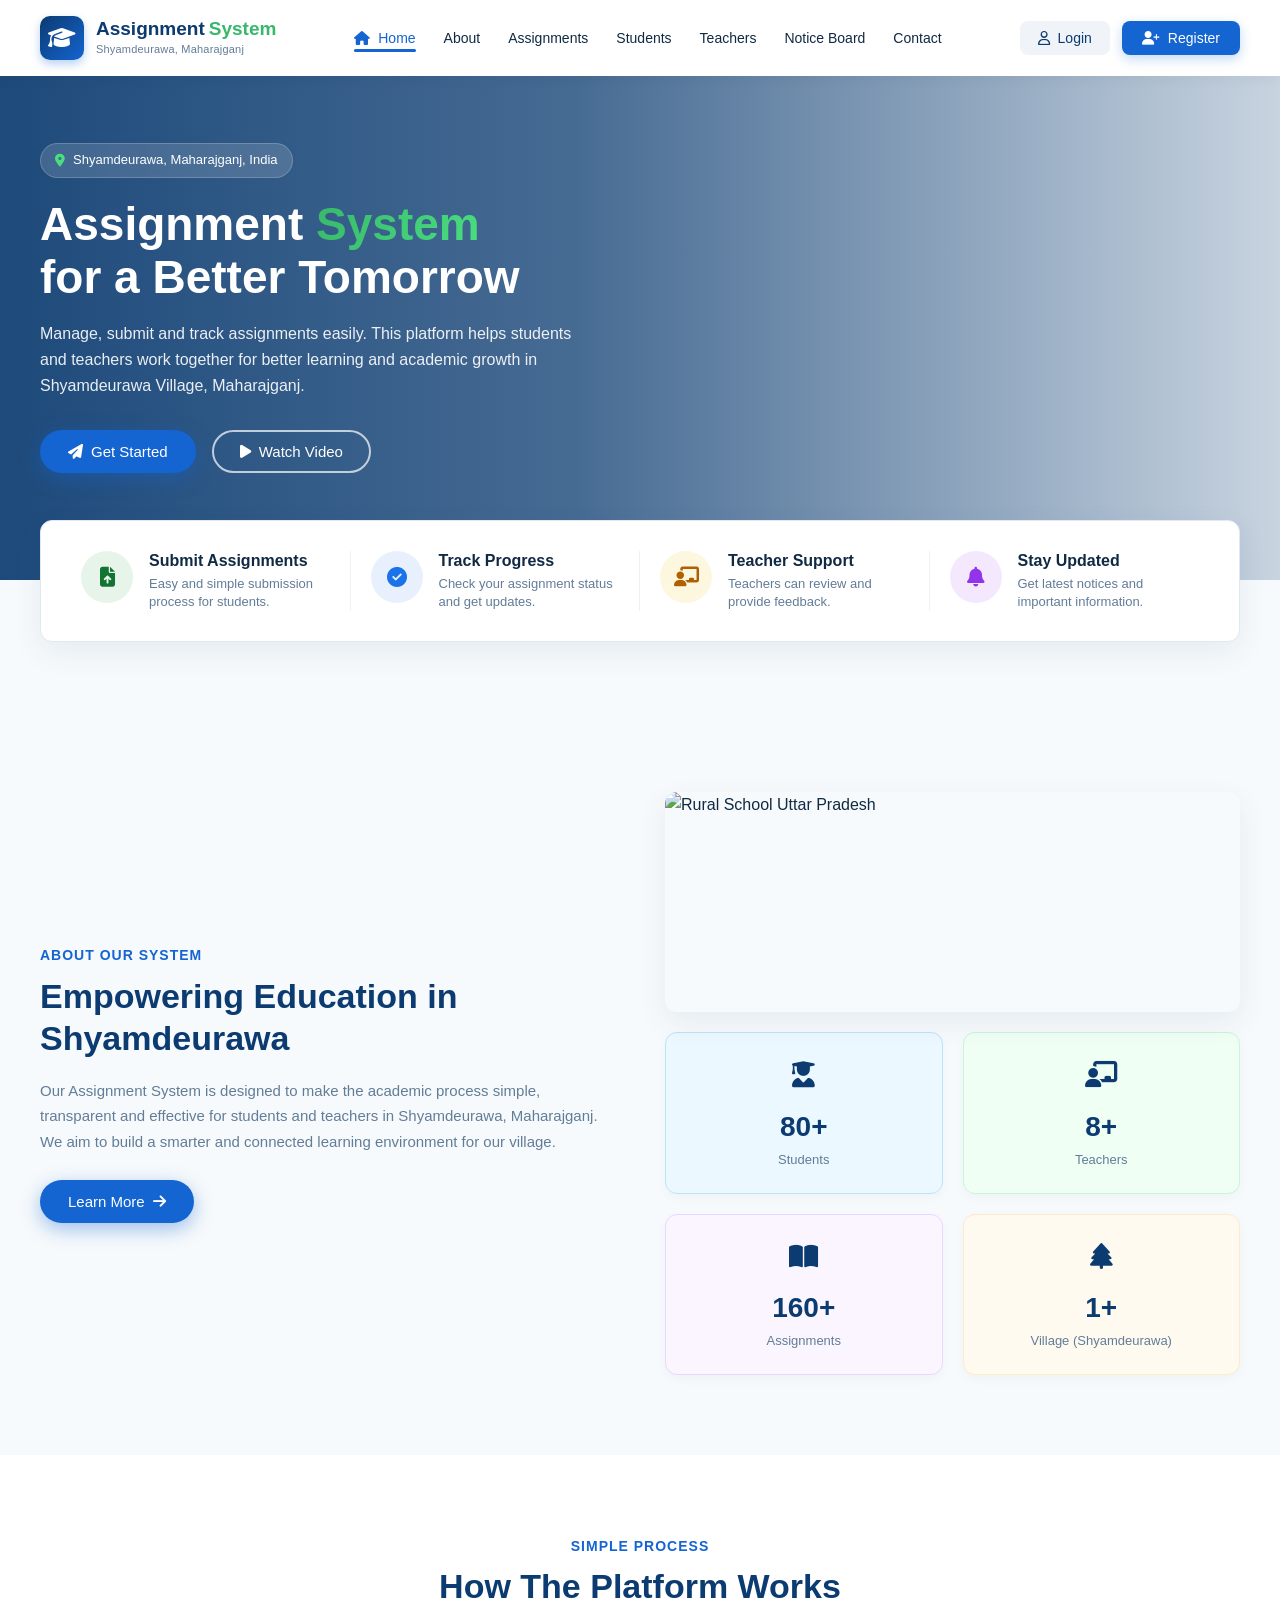
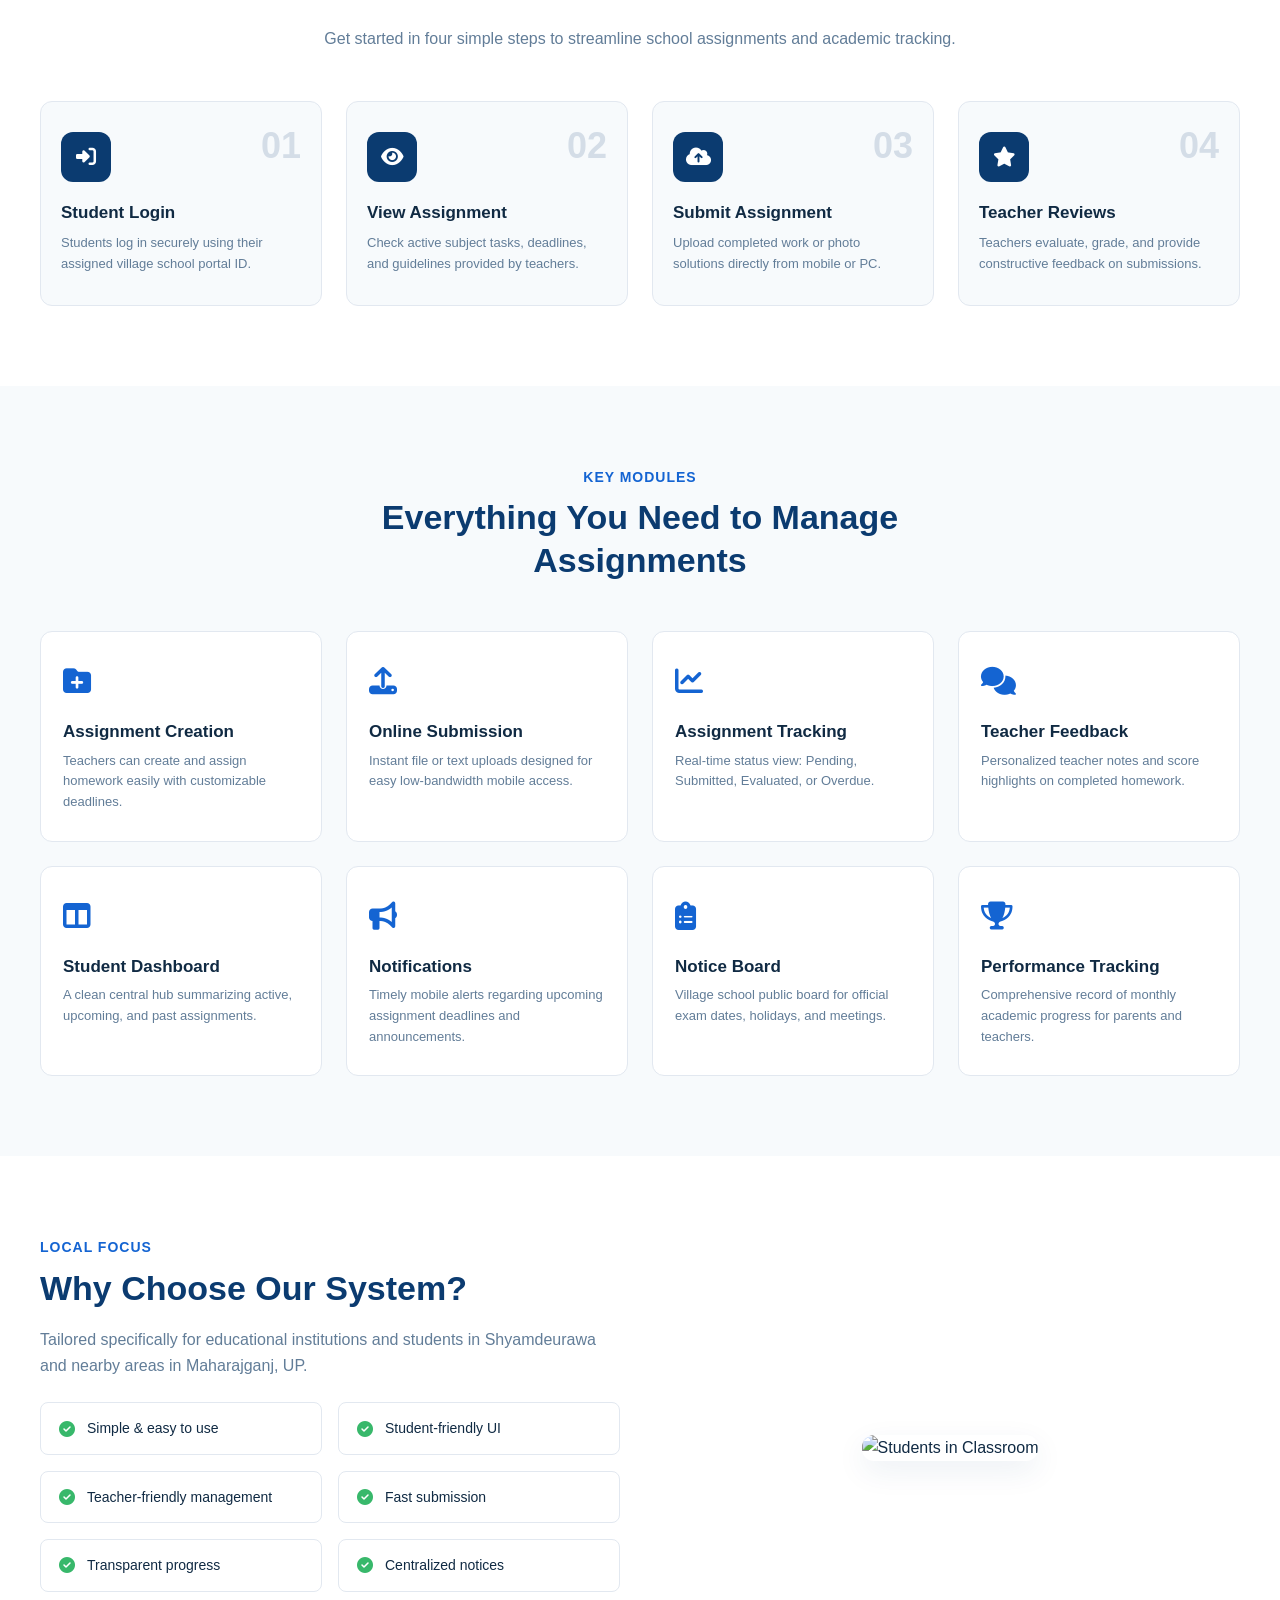
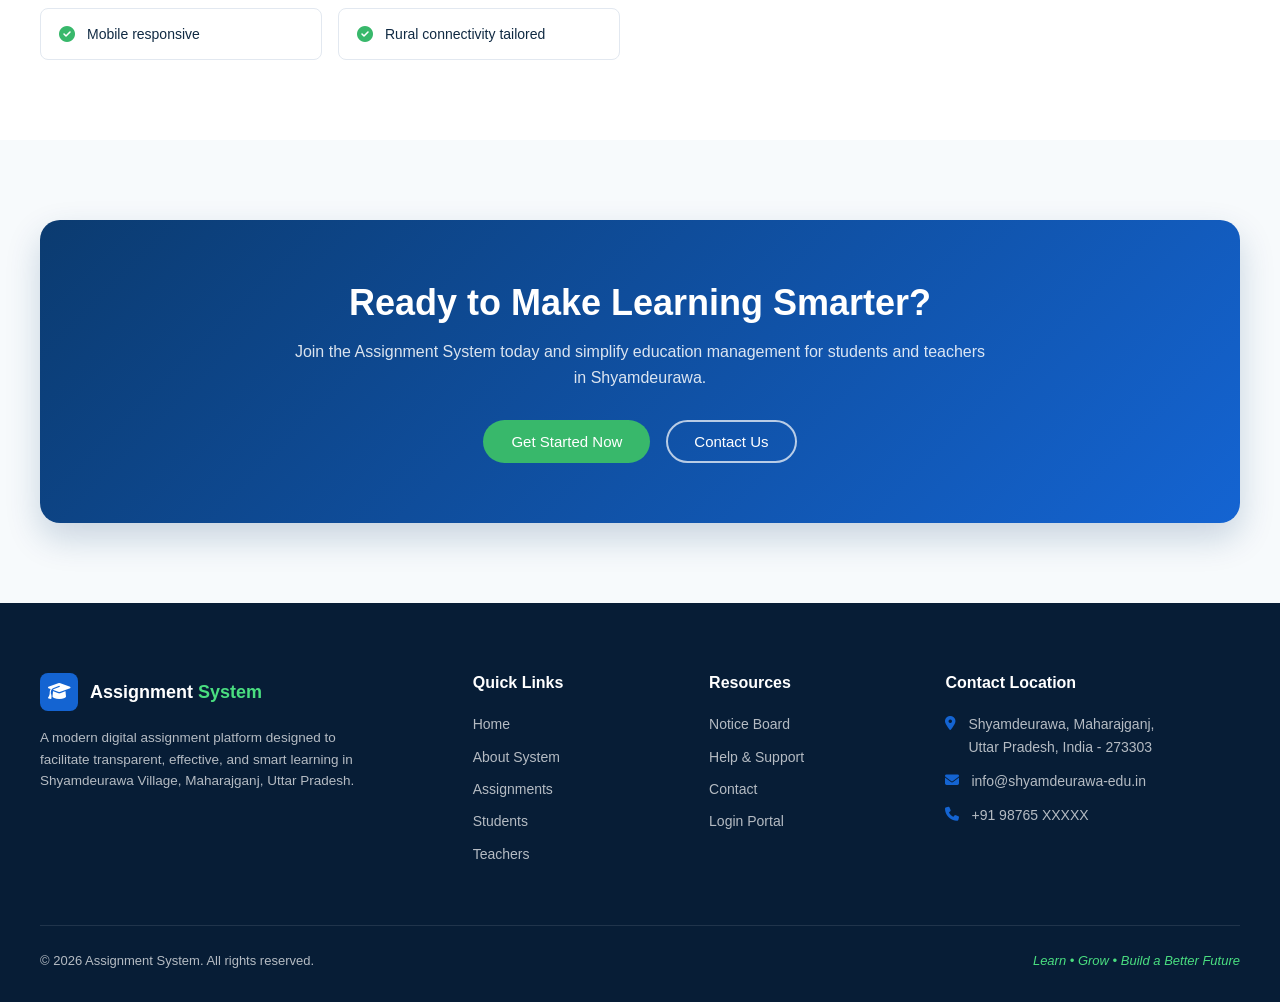
==== commit a8cf5984: "Update index.html" ====
--- a/index.html
+++ b/index.html
@@ -9,10 +9,8 @@
     <link rel="preconnect" href="https://fonts.googleapis.com">
     <link rel="preconnect" href="https://fonts.gstatic.com" crossorigin>
     <link href="https://fonts.googleapis.com/css2?family=Inter:wght@300;400;500;600;700&family=Poppins:wght@500;600;700;800&display=swap" rel="stylesheet">
-    
     <!-- FontAwesome 6 Icons CDN -->
     <link rel="stylesheet" href="https://cdnjs.cloudflare.com/ajax/libs/font-awesome/6.4.0/css/all.min.css">
-    <!-- Custom CSS -->
     <link rel="stylesheet" href="css/style.css">
 </head>
 <body>
@@ -401,9 +399,8 @@
             </div>
         </div>
     </div>
-
     <!-- Back to top button -->
     <a href="#" class="back-to-top" id="backToTop"><i class="fa-solid fa-arrow-up"></i></a>
-<script src="js/script.js"></script>
+    <script src="js/script.js"></script>
 </body>
 </html>
